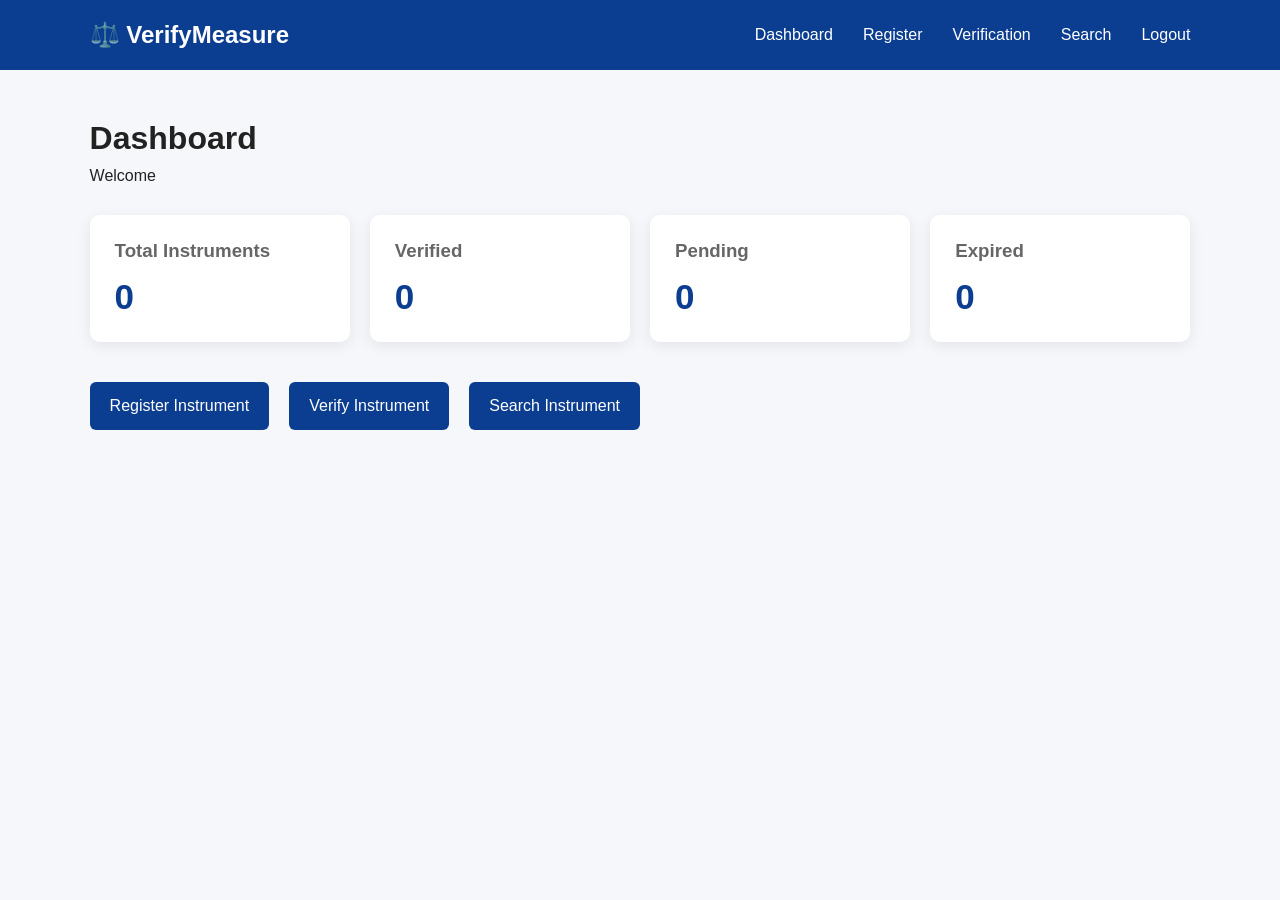
==== frontend/dashboard.html @ 797dac72 "VerifyMeasure SIH verification system" ====
<!DOCTYPE html>
<html lang="en">

<head>

    <meta charset="UTF-8">

    <meta name="viewport"
          content="width=device-width, initial-scale=1.0">

    <title>Dashboard</title>

    <meta name="api-base-url" content="">

    <link rel="stylesheet"
          href="css/style.css">

    <script src="js/config.js"></script>

</head>


<body>

    <nav class="navbar">

        <div class="logo">
            ⚖️ VerifyMeasure
        </div>

        <div class="nav-links">

            <a href="dashboard.html">
                Dashboard
            </a>

            <a href="register.html">
                Register
            </a>

            <a href="verification.html">
                Verification
            </a>

            <a href="search.html">
                Search
            </a>

            <a href="index.html">
                Logout
            </a>

        </div>

    </nav>


    <main class="dashboard">

        <h1>
            Dashboard
        </h1>

        <p id="welcomeUser">
            Welcome
        </p>


        <div class="stats">

            <div class="stat-card">

                <h3>
                    Total Instruments
                </h3>

                <p id="totalInstruments">
                    0
                </p>

            </div>


            <div class="stat-card">

                <h3>
                    Verified
                </h3>

                <p id="verified">
                    0
                </p>

            </div>


            <div class="stat-card">

                <h3>
                    Pending
                </h3>

                <p id="pending">
                    0
                </p>

            </div>


            <div class="stat-card">

                <h3>
                    Expired
                </h3>

                <p id="expired">
                    0
                </p>

            </div>

        </div>


        <div class="dashboard-actions">

            <a href="register.html"
               class="dashboard-btn">

                Register Instrument

            </a>


            <a href="verification.html"
               class="dashboard-btn">

                Verify Instrument

            </a>


            <a href="search.html"
               class="dashboard-btn">

                Search Instrument

            </a>

        </div>

    </main>


    <script>

        const email =
            localStorage.getItem("userEmail");

        const role =
            localStorage.getItem("userRole");


        if (email) {

            document.getElementById(
                "welcomeUser"
            ).innerText =
                "Welcome, " +
                role +
                " (" +
                email +
                ")";

        }

         async function loadDashboardStats() {

        try {

            const response = await fetch(
                window.APP_CONFIG.API_BASE_URL + "/instruments/dashboard/stats"
            );


            if (!response.ok) {

                throw new Error(
                    "Failed to load dashboard statistics"
                );

            }


            const data =
                await response.json();


            document.getElementById(
                "totalInstruments"
            ).innerText =
                data.total_instruments;


            document.getElementById(
                "verified"
            ).innerText =
                data.verified;


            document.getElementById(
                "pending"
            ).innerText =
                data.pending;


            document.getElementById(
                "expired"
            ).innerText =
                data.expired;


        } catch (error) {

            console.error(
                "Dashboard error:",
                error
            );

        }

    }


    loadDashboardStats();


    </script>

</body>

</html>
---- frontend/css/style.css ----
* {
    margin: 0;
    padding: 0;
    box-sizing: border-box;
}

body {
    font-family: Arial, sans-serif;
    background-color: #f5f7fb;
    color: #222;
}


/* Navigation */

.navbar {
    height: 70px;

    background-color: #0b3d91;

    color: white;

    display: flex;

    justify-content: space-between;

    align-items: center;

    padding: 0 7%;
}


.logo {
    font-size: 24px;
    font-weight: bold;
}


.nav-links {
    display: flex;
    gap: 30px;
}


.nav-links a {
    color: white;

    text-decoration: none;

    font-size: 16px;
}


.nav-links a:hover {
    color: #ffd700;
}


/* Hero */

.hero {

    min-height: 500px;

    display: flex;

    justify-content: center;

    align-items: center;

    text-align: center;

    background: linear-gradient(
        135deg,
        #0b3d91,
        #1976d2
    );

    color: white;
}


.hero-content {
    max-width: 750px;
}


.hero h1 {
    font-size: 48px;
    margin-bottom: 20px;
}


.hero p {
    font-size: 20px;
    line-height: 1.6;
    margin-bottom: 30px;
}


.hero-buttons {
    display: flex;

    justify-content: center;

    gap: 15px;
}


.btn {

    display: inline-block;

    padding: 13px 25px;

    background-color: white;

    color: #0b3d91;

    border-radius: 6px;

    text-decoration: none;

    font-weight: bold;
}


.btn.secondary {

    background-color: transparent;

    color: white;

    border: 2px solid white;
}


.btn:hover {
    opacity: 0.85;
}


/* Features */

.features {

    padding: 60px 7%;

    text-align: center;
}


.features h2 {

    font-size: 32px;

    margin-bottom: 40px;
}


.feature-container {

    display: grid;

    grid-template-columns:
        repeat(4, 1fr);

    gap: 25px;
}


.feature-card {

    background-color: white;

    padding: 30px;

    border-radius: 10px;

    box-shadow:
        0 4px 15px rgba(0,0,0,0.08);
}


.icon {

    font-size: 40px;

    margin-bottom: 15px;
}


.feature-card h3 {

    margin-bottom: 12px;
}


.feature-card p {

    color: #666;

    line-height: 1.5;
}


/* Footer */

footer {

    background-color: #0b3d91;

    color: white;

    text-align: center;

    padding: 20px;
}


/* Responsive */

@media(max-width: 900px) {

    .feature-container {

        grid-template-columns:
            repeat(2, 1fr);
    }

}


@media(max-width: 600px) {

    .navbar {

        flex-direction: column;

        height: auto;

        padding: 20px;
    }

    .nav-links {

        margin-top: 15px;

        gap: 15px;

    }

    .hero h1 {

        font-size: 35px;
    }

    .feature-container {

        grid-template-columns:
            1fr;
    }

}

/* Form Page */

.form-page {

    min-height: calc(100vh - 70px);

    display: flex;

    justify-content: center;

    align-items: center;

    padding: 40px;
}


.form-card {

    background: white;

    width: 450px;

    padding: 35px;

    border-radius: 10px;

    box-shadow:
        0 5px 20px rgba(0,0,0,0.1);
}


.form-card h2 {

    text-align: center;

    margin-bottom: 10px;
}


.form-subtitle {

    text-align: center;

    color: #666;

    margin-bottom: 25px;
}


.form-card label {

    display: block;

    margin-top: 15px;

    margin-bottom: 7px;

    font-weight: bold;
}


.form-card input,
.form-card select {

    width: 100%;

    padding: 12px;

    border: 1px solid #ccc;

    border-radius: 5px;

    font-size: 15px;
}


.form-btn {

    width: 100%;

    margin-top: 25px;

    padding: 13px;

    background-color: #0b3d91;

    color: white;

    border: none;

    border-radius: 5px;

    cursor: pointer;

    font-size: 16px;
}


.form-btn:hover {

    background-color: #082f70;
}

/* Dashboard */

.dashboard {

    padding: 50px 7%;
}


.dashboard h1 {

    margin-bottom: 10px;
}


.stats {

    display: grid;

    grid-template-columns:
        repeat(4, 1fr);

    gap: 20px;

    margin-top: 30px;
}


.stat-card {

    background: white;

    padding: 25px;

    border-radius: 10px;

    box-shadow:
        0 4px 15px rgba(0,0,0,0.08);
}


.stat-card h3 {

    color: #666;

    margin-bottom: 15px;
}


.stat-card p {

    font-size: 35px;

    font-weight: bold;

    color: #0b3d91;
}


.dashboard-actions {

    margin-top: 40px;

    display: flex;

    gap: 20px;

    flex-wrap: wrap;
}


.dashboard-btn {

    background-color: #0b3d91;

    color: white;

    padding: 15px 20px;

    border-radius: 6px;

    text-decoration: none;
}


@media(max-width: 800px) {

    .stats {

        grid-template-columns:
            repeat(2, 1fr);
    }

}


@media(max-width: 500px) {

    .stats {

        grid-template-columns: 1fr;
    }

}

.form-card.wide {

    width: 650px;
}


.form-card textarea {

    width: 100%;

    min-height: 100px;

    padding: 12px;

    border: 1px solid #ccc;

    border-radius: 5px;

    resize: vertical;

    font-family: Arial;
}

/* Certificate */

.certificate-page {

    padding: 50px;

    display: flex;

    justify-content: center;
}


.certificate {

    width: 750px;

    padding: 50px;

    background: white;

    border: 5px solid #0b3d91;

    text-align: center;

    box-shadow:
        0 5px 20px rgba(0,0,0,0.1);
}


.certificate h1 {

    color: #0b3d91;

    margin-bottom: 10px;
}


.certificate h3 {

    margin-top: 20px;

    color: #555;
}


.certificate p {

    margin-top: 7px;
}


.qr {

    margin-top: 30px;
}


.qr-box {

    width: 100px;

    height: 100px;

    border: 4px solid black;

    margin: auto;

    display: flex;

    align-items: center;

    justify-content: center;

    font-size: 25px;

    font-weight: bold;
}


@media print {

    .navbar {

        display: none;
    }

    .certificate {

        box-shadow: none;
    }

}

.search-result {

    margin-top: 25px;

    padding: 20px;

    background-color: hsl(60, 100%, 50%);

    border-radius: 7px;

    line-height: 1.8;
}
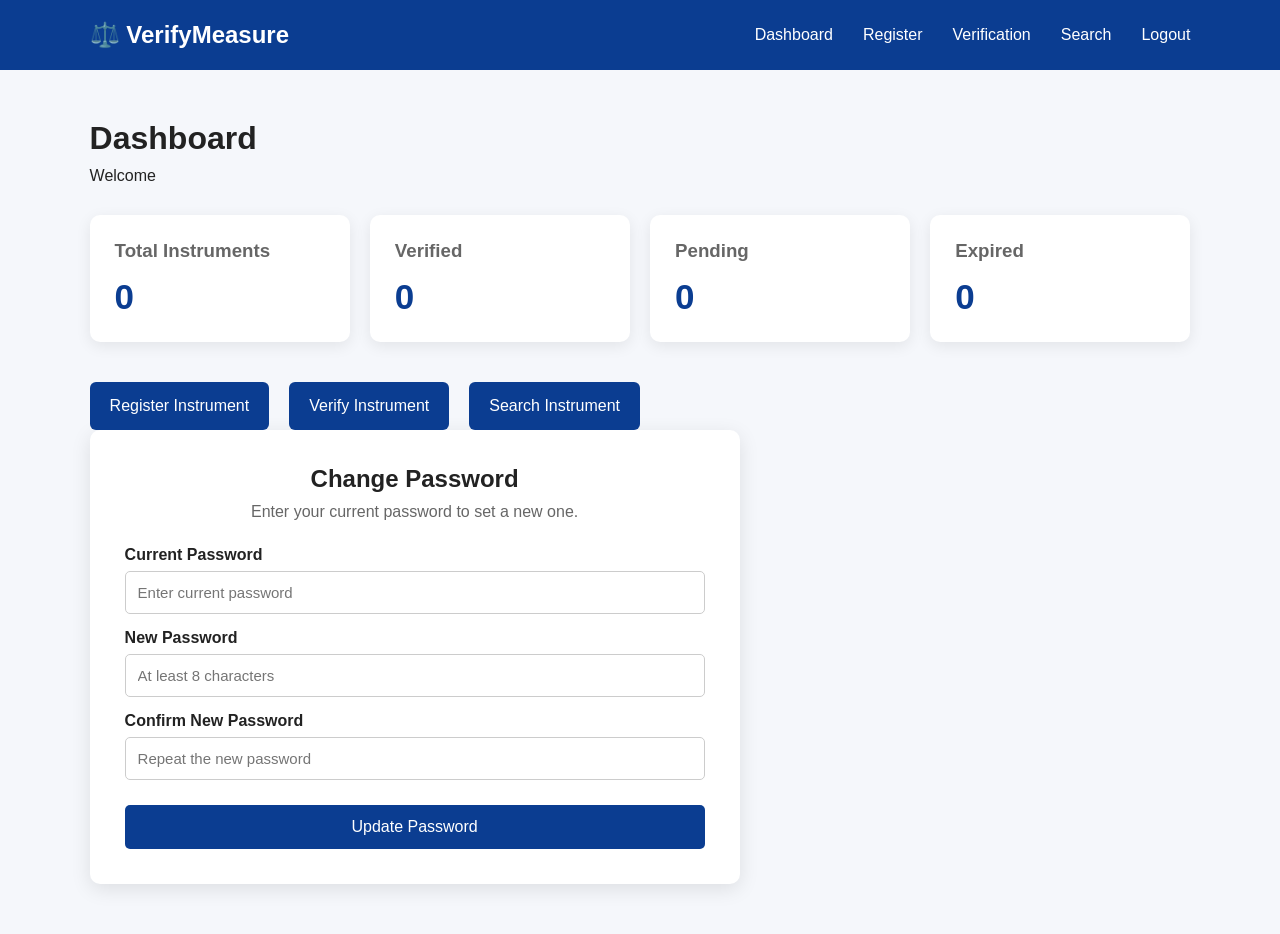
==== commit b933425f: "Add applicant self-service signup page Adds a Create Account link on login.html and a new signup.htm" ====
--- a/frontend/dashboard.html
+++ b/frontend/dashboard.html
@@ -16,6 +16,7 @@
           href="css/style.css">
 
     <script src="js/config.js"></script>
+    <script src="js/script.js"></script>
 
 </head>
 
@@ -146,6 +147,75 @@
                 Search Instrument
 
             </a>
+
+        </div>
+
+
+        <div class="form-card wide">
+
+            <h2>
+                Change Password
+            </h2>
+
+            <p class="form-subtitle">
+                Enter your current password to set a new one.
+            </p>
+
+
+            <form id="changePasswordForm">
+
+                <label>
+                    Current Password
+                </label>
+
+                <input
+                    type="password"
+                    id="currentPassword"
+                    placeholder="Enter current password"
+                    autocomplete="current-password"
+                    required
+                >
+
+
+                <label>
+                    New Password
+                </label>
+
+                <input
+                    type="password"
+                    id="newPassword"
+                    placeholder="At least 8 characters"
+                    autocomplete="new-password"
+                    minlength="8"
+                    maxlength="128"
+                    required
+                >
+
+
+                <label>
+                    Confirm New Password
+                </label>
+
+                <input
+                    type="password"
+                    id="confirmPassword"
+                    placeholder="Repeat the new password"
+                    autocomplete="new-password"
+                    minlength="8"
+                    maxlength="128"
+                    required
+                >
+
+
+                <button type="submit" class="form-btn">
+
+                    Update Password
+
+                </button>
+
+            </form>
+
+            <p id="changePasswordMessage" role="alert" style="color: #b91c1c;"></p>
 
         </div>
 
--- a/frontend/css/style.css
+++ b/frontend/css/style.css
@@ -366,6 +366,46 @@
     background-color: #082f70;
 }
 
+
+/* Outlined counterpart to .form-btn, for a secondary action inside a form
+   card. .btn cannot be reused here: it is styled for the blue hero band and
+   renders white-on-white inside a card. */
+
+.form-alt-btn {
+
+    display: block;
+
+    width: 100%;
+
+    margin-top: 12px;
+
+    padding: 13px;
+
+    background-color: transparent;
+
+    color: #0b3d91;
+
+    border: 2px solid #0b3d91;
+
+    border-radius: 5px;
+
+    cursor: pointer;
+
+    font-size: 16px;
+
+    font-weight: bold;
+
+    text-align: center;
+
+    text-decoration: none;
+}
+
+.form-alt-btn:hover {
+
+    background-color: #eef2fa;
+}
+
+
 /* Dashboard */
 
 .dashboard {
